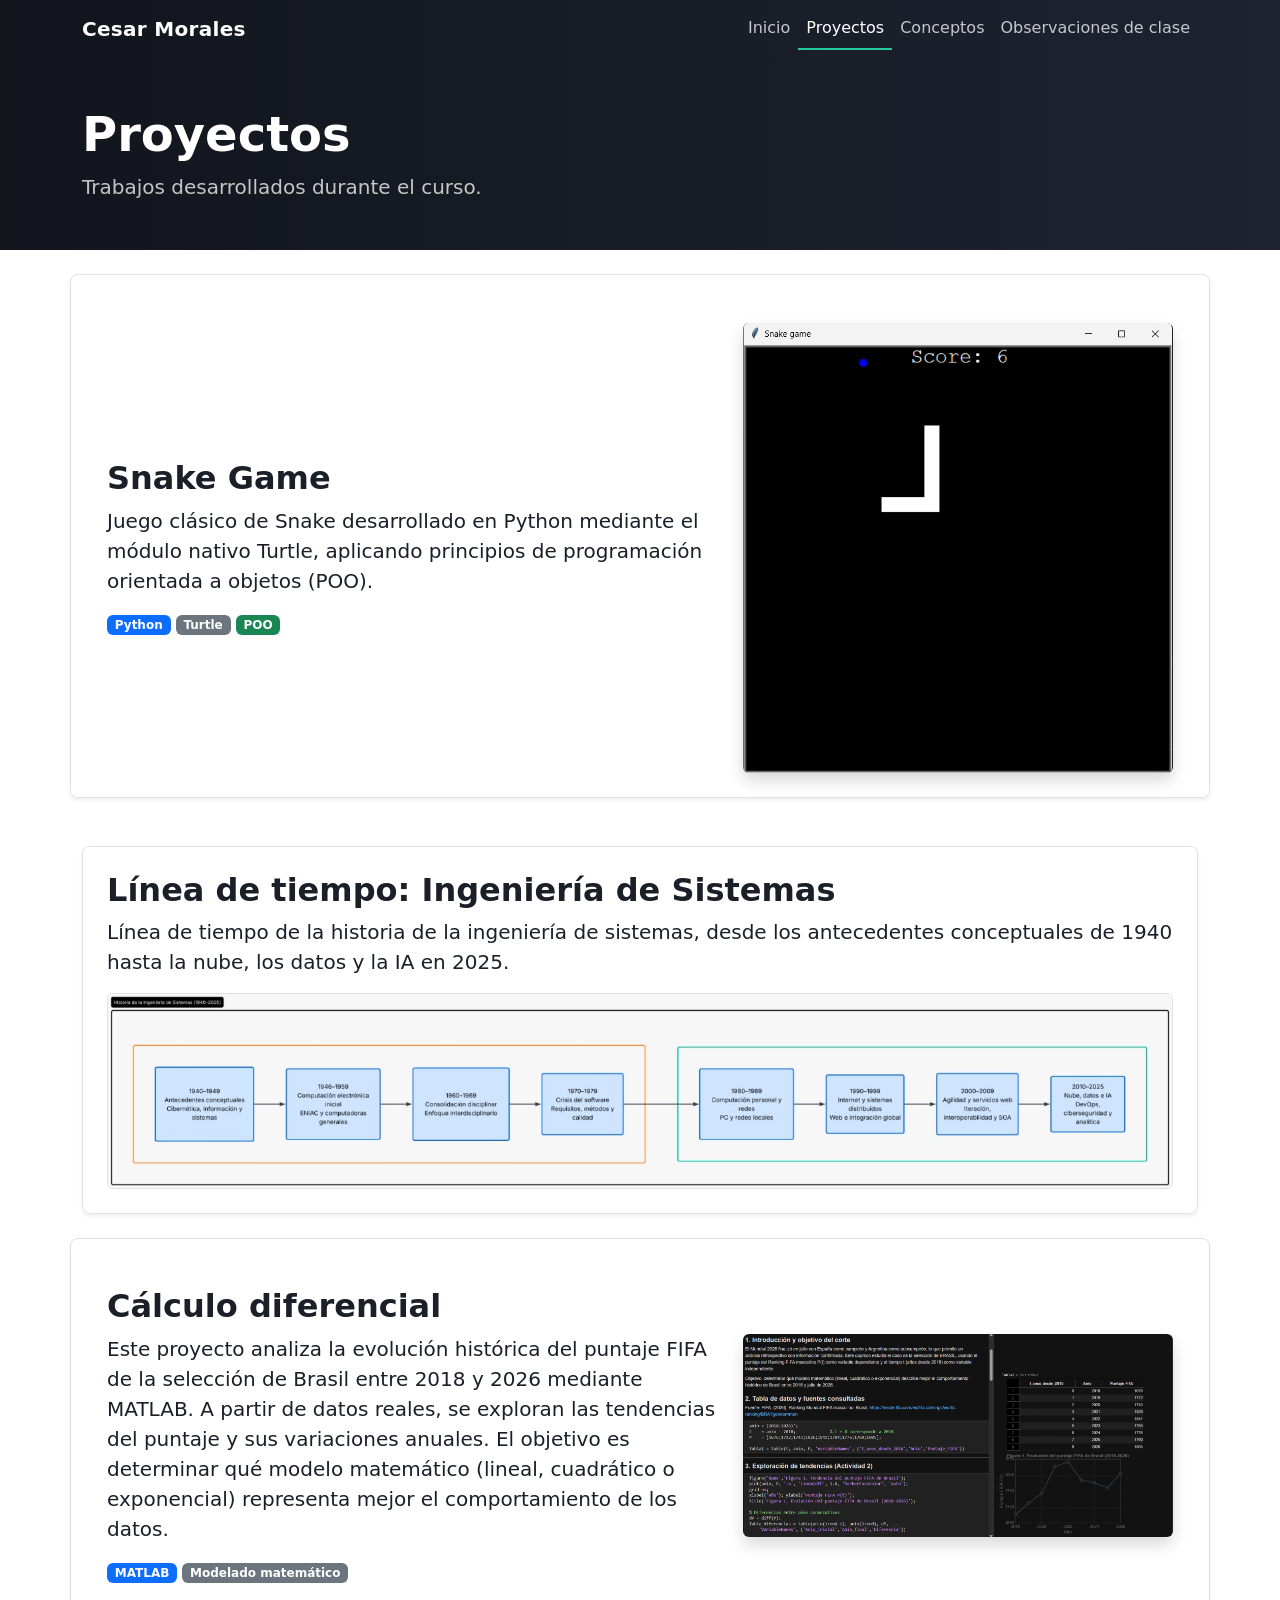
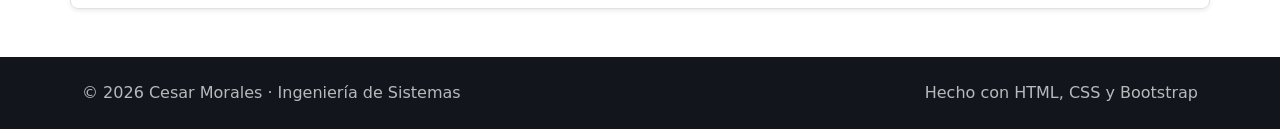
==== proyectos.html @ b39f6715 "renewed project" ====
<!DOCTYPE html>
<html lang="es">

<head>
    <meta charset="UTF-8">
    <meta name="viewport" content="width=device-width, initial-scale=1.0">
    <meta name="description" content="Proyectos de Cesar Morales: Snake Game, línea de tiempo y cálculo diferencial.">
    <title>Proyectos | Portafolio de Cesar Morales</title>
    <link href="https://cdn.jsdelivr.net/npm/bootstrap@5.3.8/dist/css/bootstrap.min.css" rel="stylesheet"
        integrity="sha384-sRIl4kxILFvY47J16cr9ZwB07vP4J8+LH7qKQnuqkuIAvNWLzeN8tE5YBujZqJLB" crossorigin="anonymous">
    <link rel="stylesheet" href="./css/style.css">
</head>

<body>
    <nav class="navbar navbar-expand-lg navbar-dark navbar-portfolio sticky-top">
        <div class="container">
            <a class="navbar-brand" href="index.html">Cesar Morales</a>
            <button class="navbar-toggler" type="button" data-bs-toggle="collapse" data-bs-target="#mainNav"
                aria-controls="mainNav" aria-expanded="false" aria-label="Abrir menú">
                <span class="navbar-toggler-icon"></span>
            </button>
            <div class="collapse navbar-collapse" id="mainNav">
                <ul class="navbar-nav ms-auto">
                    <li class="nav-item"><a class="nav-link" href="index.html">Inicio</a></li>
                    <li class="nav-item"><a class="nav-link active" aria-current="page" href="proyectos.html">Proyectos</a></li>
                    <li class="nav-item"><a class="nav-link" href="conceptos.html">Conceptos</a></li>
                    <li class="nav-item"><a class="nav-link" href="observaciones.html">Observaciones de clase</a></li>
                </ul>
            </div>
        </div>
    </nav>

    <header class="page-header py-5">
        <div class="container">
            <h1 class="display-5 fw-bold">Proyectos</h1>
            <p class="lead mb-0">Trabajos desarrollados durante el curso.</p>
        </div>
    </header>

    <main class="container my-5">
        <section id="snake" class="mb-5">
            <div class="row g-4 align-items-center rounded-3 border shadow-sm p-3 p-lg-4">
                <div class="col-lg-7">
                    <h2 class="fw-bold">Snake Game</h2>
                    <p class="lead">Juego clásico de Snake desarrollado en Python mediante el módulo nativo Turtle,
                        aplicando principios de programación orientada a objetos (POO).</p>
                    <span class="badge text-bg-primary">Python</span>
                    <span class="badge text-bg-secondary">Turtle</span>
                    <span class="badge text-bg-success">POO</span>
                </div>
                <div class="col-lg-5 text-center">
                    <img src="./img/snake_game.png" class="img-fluid rounded shadow" alt="Captura del juego Snake con puntaje de 6">
                </div>
            </div>
        </section>

        <section id="linea-de-tiempo" class="mb-5">
            <div class="rounded-3 border shadow-sm p-3 p-lg-4">
                <h2 class="fw-bold">Línea de tiempo: Ingeniería de Sistemas</h2>
                <p class="lead">Línea de tiempo de la historia de la ingeniería de sistemas, desde los antecedentes
                    conceptuales de 1940 hasta la nube, los datos y la IA en 2025.</p>
                <img src="./img/linea_de_tiempo.jpeg" class="img-fluid rounded border"
                    alt="Línea de tiempo de la historia de la ingeniería de sistemas entre 1940 y 2025">
            </div>
        </section>

        <section id="calculo" class="mb-5">
            <div class="row g-4 align-items-center rounded-3 border shadow-sm p-3 p-lg-4">
                <div class="col-lg-7">
                    <h2 class="fw-bold">Cálculo diferencial</h2>
                    <p class="lead">Este proyecto analiza la evolución histórica del puntaje FIFA de la selección de
                        Brasil entre 2018 y 2026 mediante MATLAB. A partir de datos reales, se exploran las tendencias
                        del puntaje y sus variaciones anuales. El objetivo es determinar qué modelo matemático (lineal,
                        cuadrático o exponencial) representa mejor el comportamiento de los datos.</p>
                    <span class="badge text-bg-primary">MATLAB</span>
                    <span class="badge text-bg-secondary">Modelado matemático</span>
                </div>
                <div class="col-lg-5 text-center">
                    <img src="./img/calculo-diferencial-fifa.png" class="img-fluid rounded shadow"
                        alt="Tabla de datos y gráfica del puntaje FIFA de Brasil entre 2018 y 2026 en MATLAB">
                </div>
            </div>
        </section>
    </main>

    <footer class="site-footer py-4 mt-5">
        <div class="container d-flex flex-wrap justify-content-between align-items-center gap-2">
            <span>© 2026 Cesar Morales · Ingeniería de Sistemas</span>
            <span>Hecho con HTML, CSS y Bootstrap</span>
        </div>
    </footer>

    <script src="https://cdn.jsdelivr.net/npm/bootstrap@5.3.8/dist/js/bootstrap.bundle.min.js"></script>
</body>

</html>
---- css/style.css ----
/* ==========================================================
   Portafolio de Cesar Morales — estilos personalizados
   Complementa Bootstrap 5.3 (no lo reemplaza)
   ========================================================== */

:root {
    --accent: #0d6efd;
    --accent-2: #20c997;
    --ink: #1b1f27;
    --soft: #f4f6fb;
}

html {
    scroll-behavior: smooth;
}

body {
    color: var(--ink);
    background-color: #ffffff;
}

/* ---------- Navegación ---------- */
.navbar-portfolio {
    background: linear-gradient(90deg, #12151c, #1d2330);
}

.navbar-portfolio .navbar-brand {
    font-weight: 700;
    letter-spacing: 0.3px;
}

.navbar-portfolio .nav-link {
    color: rgba(255, 255, 255, 0.75);
    transition: color 0.2s ease;
}

.navbar-portfolio .nav-link:hover,
.navbar-portfolio .nav-link.active {
    color: #ffffff;
}

.navbar-portfolio .nav-link.active {
    border-bottom: 2px solid var(--accent-2);
}

/* ---------- Hero ---------- */
.hero {
    background:
        radial-gradient(circle at 15% 20%, rgba(13, 110, 253, 0.12), transparent 45%),
        radial-gradient(circle at 85% 80%, rgba(32, 201, 151, 0.14), transparent 45%),
        var(--soft);
}

.hero-photo {
    width: 260px;
    height: 260px;
    object-fit: cover;
    object-position: center top;
    border: 6px solid #ffffff;
    box-shadow: 0 12px 32px rgba(18, 21, 28, 0.25);
}

.badge-soft {
    background-color: rgba(13, 110, 253, 0.1);
    color: var(--accent);
    font-weight: 600;
}

/* ---------- Encabezados de página ---------- */
.page-header {
    background: linear-gradient(90deg, #12151c, #1d2330);
    color: #ffffff;
}

.page-header .lead {
    color: rgba(255, 255, 255, 0.75);
}

.section-title {
    font-weight: 700;
    position: relative;
    padding-bottom: 0.6rem;
    margin-bottom: 1.5rem;
}

.section-title::after {
    content: "";
    position: absolute;
    left: 0;
    bottom: 0;
    width: 56px;
    height: 4px;
    border-radius: 2px;
    background: linear-gradient(90deg, var(--accent), var(--accent-2));
}

/* ---------- Tarjetas ---------- */
.card-hover {
    transition: transform 0.2s ease, box-shadow 0.2s ease;
}

.card-hover:hover {
    transform: translateY(-4px);
    box-shadow: 0 0.75rem 1.5rem rgba(18, 21, 28, 0.15) !important;
}

.project-img {
    width: 100%;
    max-height: 320px;
    object-fit: cover;
    background-color: var(--soft);
}

.project-img.contain {
    object-fit: contain;
    padding: 0.5rem;
}

/* ---------- Conceptos ---------- */
.concept-nav a {
    text-decoration: none;
}

.concept-section {
    scroll-margin-top: 80px;
}

.v-pill {
    display: inline-block;
    padding: 0.25rem 0.75rem;
    margin: 0 0.25rem 0.5rem 0;
    border-radius: 50rem;
    background-color: rgba(32, 201, 151, 0.15);
    color: #0b7a5b;
    font-weight: 600;
    font-size: 0.9rem;
}

/* Ishikawa */
.ishikawa-head {
    background: linear-gradient(135deg, #dc3545, #b02a37);
    color: #ffffff;
    border-radius: 0.75rem;
}

.ishikawa-cat {
    border-left: 4px solid var(--accent);
    background-color: var(--soft);
    border-radius: 0.5rem;
}

/* 5 porqués */
.why-step {
    border-left: 4px solid var(--accent);
    padding: 0.5rem 0 0.5rem 1rem;
    margin-bottom: 0.75rem;
    background-color: var(--soft);
    border-radius: 0 0.5rem 0.5rem 0;
}

.why-step.root {
    border-left-color: #dc3545;
    background-color: rgba(220, 53, 69, 0.08);
}

/* FODA */
.foda-cell {
    border-radius: 0.75rem;
    height: 100%;
}

.foda-f { background-color: rgba(25, 135, 84, 0.12); border-left: 5px solid #198754; }
.foda-o { background-color: rgba(13, 110, 253, 0.12); border-left: 5px solid #0d6efd; }
.foda-d { background-color: rgba(255, 193, 7, 0.2);  border-left: 5px solid #ffc107; }
.foda-a { background-color: rgba(220, 53, 69, 0.12); border-left: 5px solid #dc3545; }

/* Caja negra / blanca */
.box-black {
    background-color: #12151c;
    color: #ffffff;
    border-radius: 0.75rem;
}

.box-white {
    background-color: #ffffff;
    border: 2px solid #12151c;
    border-radius: 0.75rem;
}

/* ---------- Pie de página ---------- */
.site-footer {
    background-color: #12151c;
    color: rgba(255, 255, 255, 0.7);
}

.site-footer a {
    color: rgba(255, 255, 255, 0.85);
}
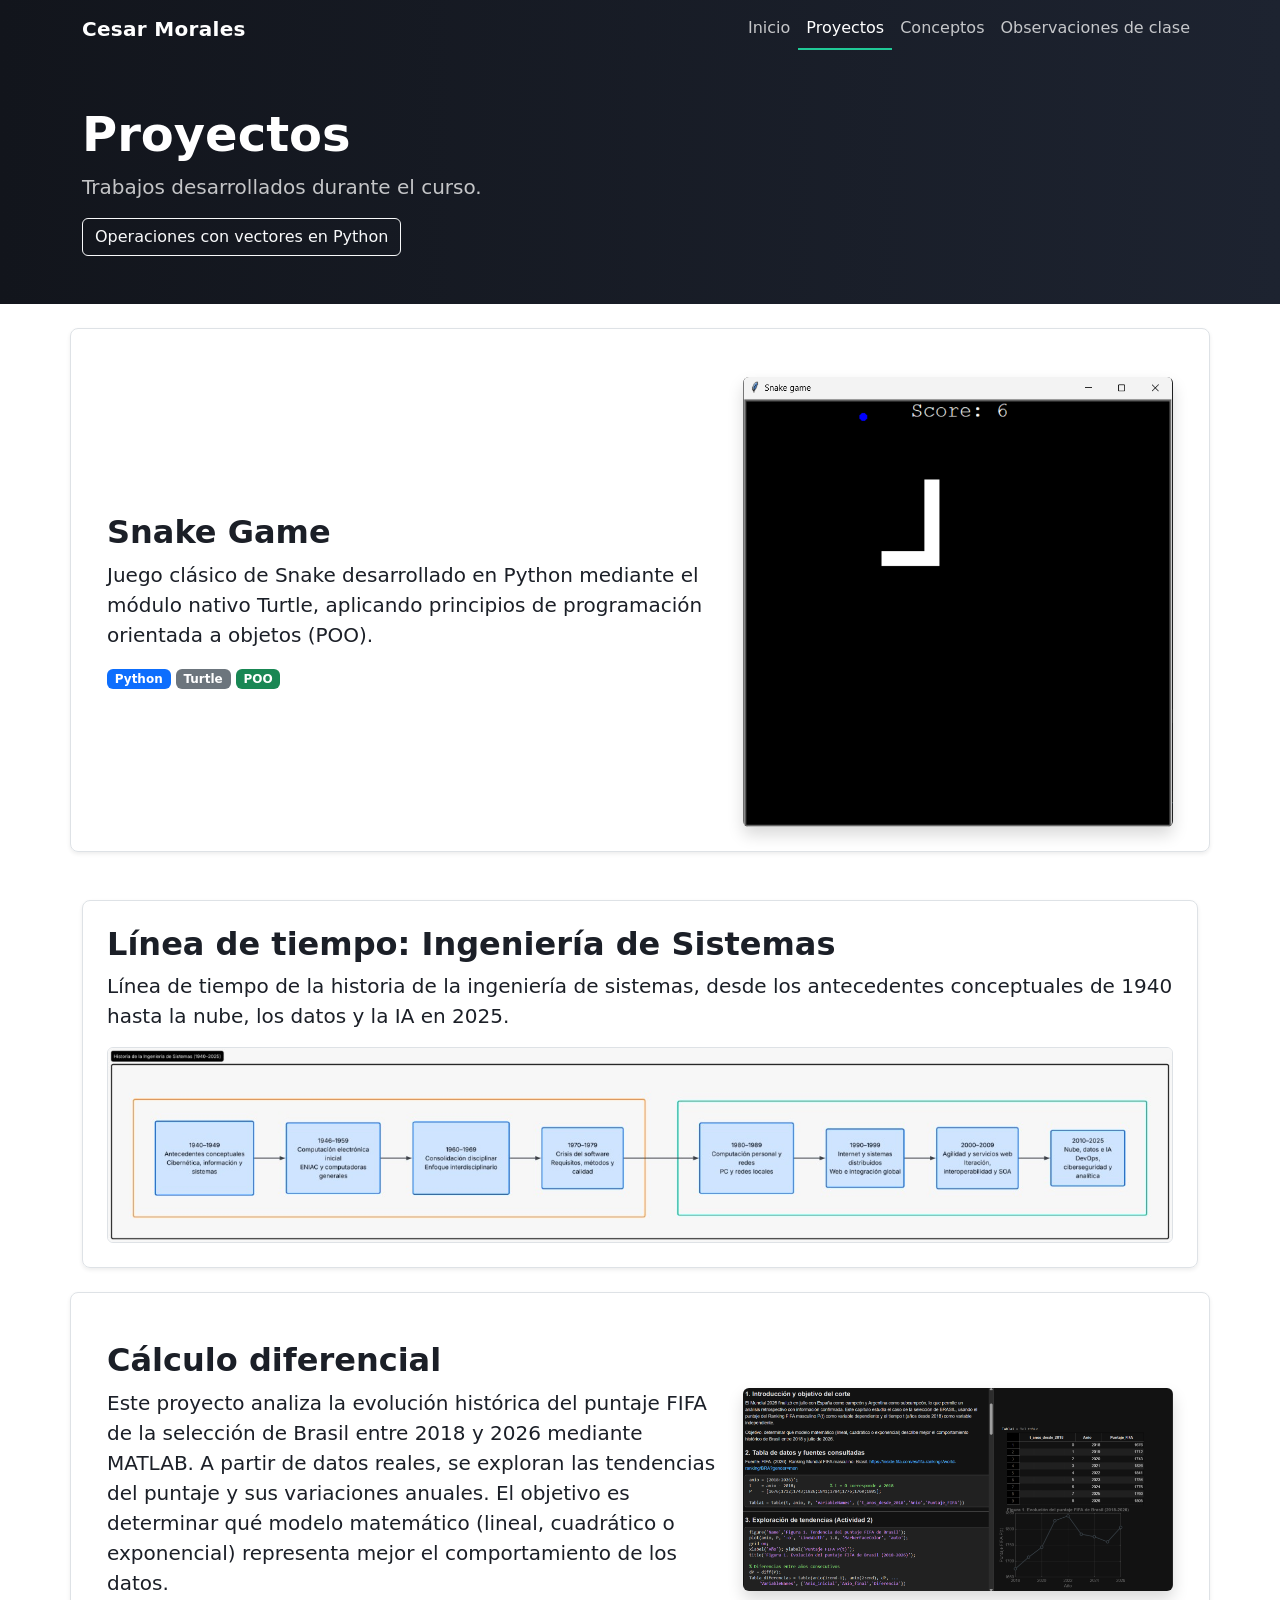
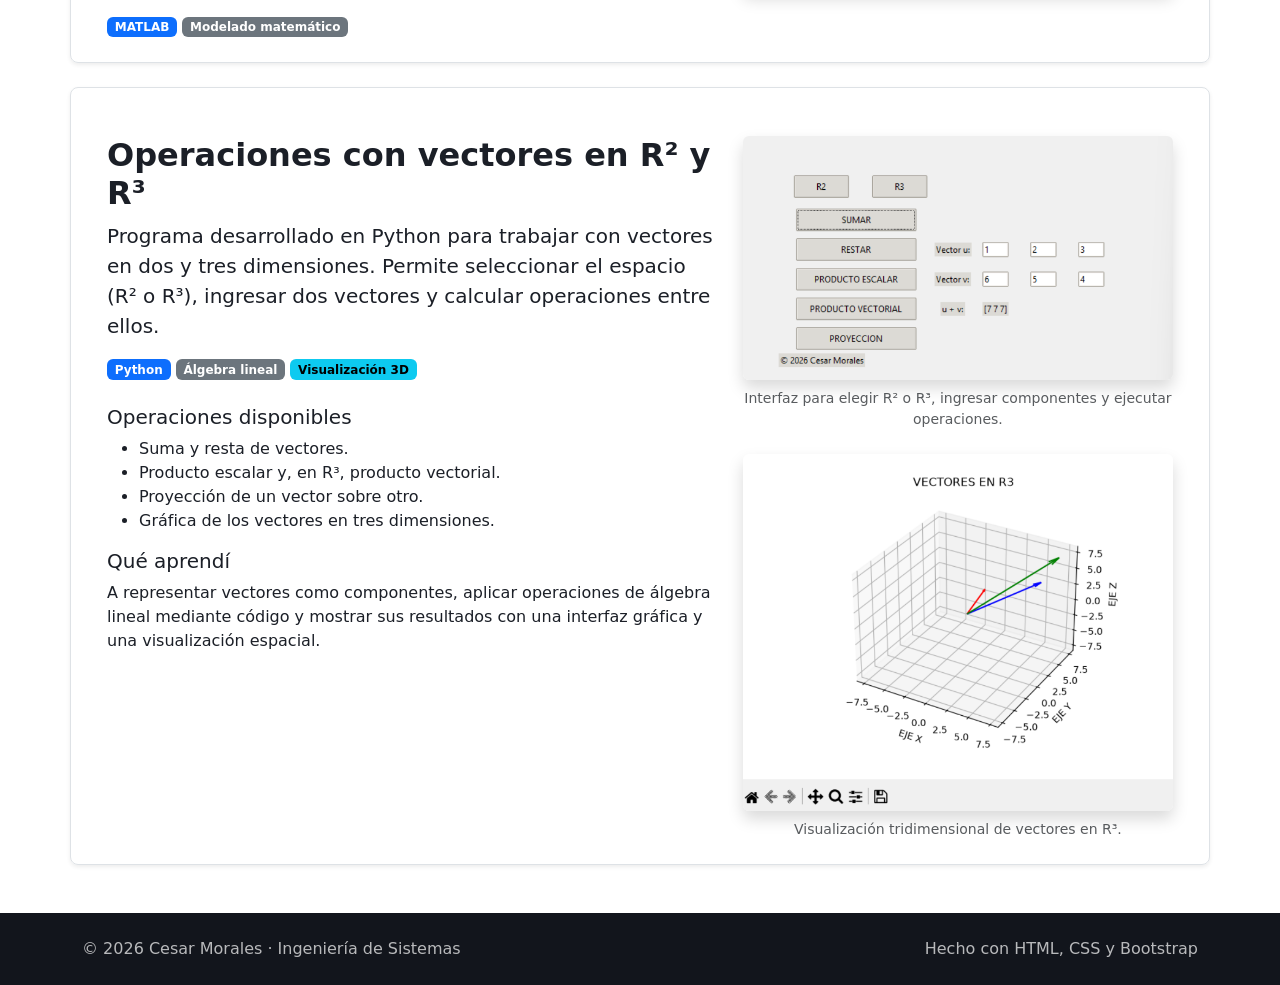
==== commit 517f01c8: "Add vector operations project" ====
--- a/proyectos.html
+++ b/proyectos.html
@@ -4,7 +4,7 @@
 <head>
     <meta charset="UTF-8">
     <meta name="viewport" content="width=device-width, initial-scale=1.0">
-    <meta name="description" content="Proyectos de Cesar Morales: Snake Game, línea de tiempo y cálculo diferencial.">
+    <meta name="description" content="Proyectos de Cesar Morales: Snake Game, línea de tiempo, cálculo diferencial y operaciones con vectores en Python.">
     <title>Proyectos | Portafolio de Cesar Morales</title>
     <link href="https://cdn.jsdelivr.net/npm/bootstrap@5.3.8/dist/css/bootstrap.min.css" rel="stylesheet"
         integrity="sha384-sRIl4kxILFvY47J16cr9ZwB07vP4J8+LH7qKQnuqkuIAvNWLzeN8tE5YBujZqJLB" crossorigin="anonymous">
@@ -34,6 +34,7 @@
         <div class="container">
             <h1 class="display-5 fw-bold">Proyectos</h1>
             <p class="lead mb-0">Trabajos desarrollados durante el curso.</p>
+            <a class="btn btn-outline-light mt-3" href="#vectores">Operaciones con vectores en Python</a>
         </div>
     </header>
 
@@ -81,6 +82,37 @@
                 </div>
             </div>
         </section>
+
+        <section id="vectores" class="mb-5">
+            <div class="row g-4 align-items-start rounded-3 border shadow-sm p-3 p-lg-4">
+                <div class="col-lg-7">
+                    <h2 class="fw-bold">Operaciones con vectores en R² y R³</h2>
+                    <p class="lead">Programa desarrollado en Python para trabajar con vectores en dos y tres dimensiones. Permite seleccionar el espacio (R² o R³), ingresar dos vectores y calcular operaciones entre ellos.</p>
+                    <span class="badge text-bg-primary">Python</span>
+                    <span class="badge text-bg-secondary">Álgebra lineal</span>
+                    <span class="badge text-bg-info">Visualización 3D</span>
+                    <h3 class="h5 mt-4">Operaciones disponibles</h3>
+                    <ul>
+                        <li>Suma y resta de vectores.</li>
+                        <li>Producto escalar y, en R³, producto vectorial.</li>
+                        <li>Proyección de un vector sobre otro.</li>
+                        <li>Gráfica de los vectores en tres dimensiones.</li>
+                    </ul>
+                    <h3 class="h5">Qué aprendí</h3>
+                    <p class="mb-0">A representar vectores como componentes, aplicar operaciones de álgebra lineal mediante código y mostrar sus resultados con una interfaz gráfica y una visualización espacial.</p>
+                </div>
+                <div class="col-lg-5">
+                    <figure class="mb-4 text-center">
+                        <img src="./img/operaciones-vectores.png" class="img-fluid rounded shadow" loading="lazy" alt="Interfaz del programa de operaciones con vectores en R2 y R3, con campos para dos vectores y botones de cálculo">
+                        <figcaption class="small text-muted mt-2">Interfaz para elegir R² o R³, ingresar componentes y ejecutar operaciones.</figcaption>
+                    </figure>
+                    <figure class="mb-0 text-center">
+                        <img src="./img/vectores-r3.png" class="img-fluid rounded shadow" loading="lazy" alt="Gráfica tridimensional de vectores en R3 sobre los ejes X, Y y Z">
+                        <figcaption class="small text-muted mt-2">Visualización tridimensional de vectores en R³.</figcaption>
+                    </figure>
+                </div>
+            </div>
+        </section>
     </main>
 
     <footer class="site-footer py-4 mt-5">
